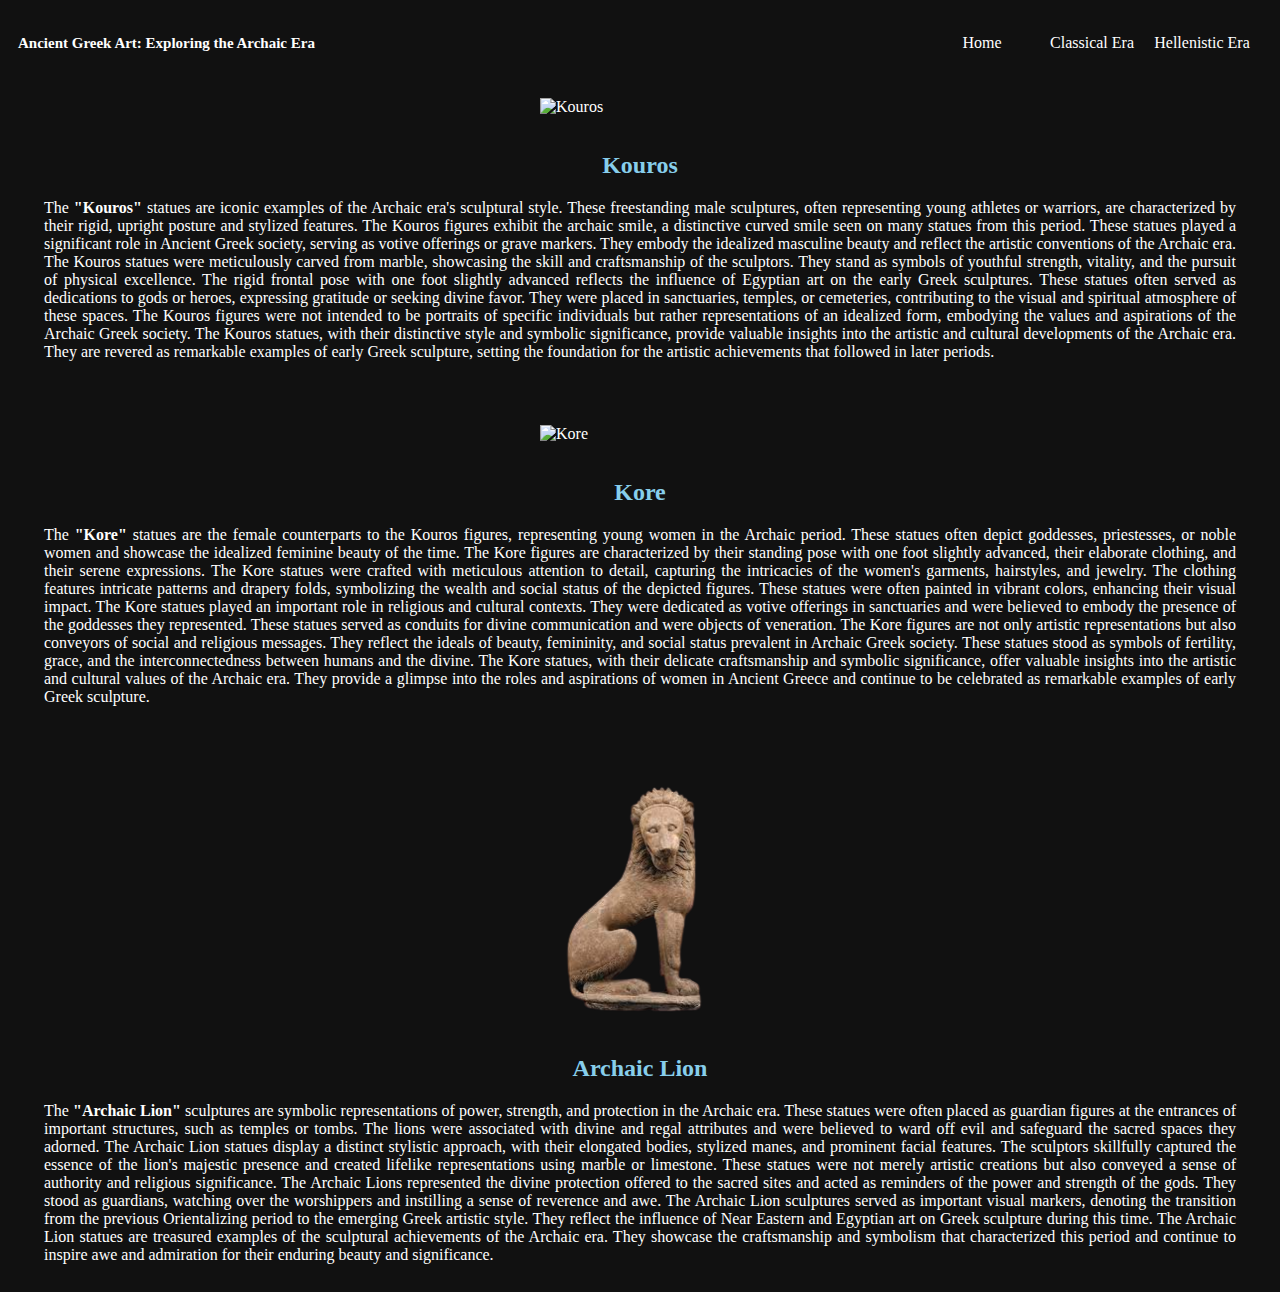
==== archaic.html @ 26b99276 "Initialize" ====
<!DOCTYPE html>
<html lang="en">

<head>
    <meta charset="UTF-8">
    <meta name="viewport" content="width=device-width, initial-scale=1.0">
    <link rel="stylesheet" href="base.css">
    <link rel="stylesheet" href="header.css">
    <link rel="icon" href="./images/aphrodite-removebg-preview.png" type="image/x-icon">
    <title>Archaic Era Sculptures</title>
</head>

<body>
    <header>
        <h3>Ancient Greek Art: Exploring the Archaic Era</h3>
        <nav>
            <ul>
                <li><a href="index.html">Home</a></li>
                <li><a href="classical.html">Classical Era</a></li>
                <li><a href="hellenistic.html">Hellenistic Era</a></li>
            </ul>
        </nav>
    </header>

    <main>
        <div class="sculpture">
            <img src="./images/kouros-removebg-preview.png" alt="Kouros">
            <div class="sculpture-details">
                <h2 class="sculpture-title">Kouros</h2>
                <p class="sculpture-description">
                    The <strong>"Kouros"</strong> statues are iconic examples of the Archaic era's sculptural style.
                    These freestanding male sculptures, often representing young athletes or warriors, are characterized
                    by their rigid, upright posture and stylized features. The Kouros figures exhibit the archaic smile,
                    a distinctive curved smile seen on many statues from this period. These statues played a significant
                    role in Ancient Greek society, serving as votive offerings or grave markers. They embody the
                    idealized masculine beauty and reflect the artistic conventions of the Archaic era.

                    The Kouros statues were meticulously carved from marble, showcasing the skill and craftsmanship of
                    the sculptors. They stand as symbols of youthful strength, vitality, and the pursuit of physical
                    excellence. The rigid frontal pose with one foot slightly advanced reflects the influence of
                    Egyptian art on the early Greek sculptures.

                    These statues often served as dedications to gods or heroes, expressing gratitude or seeking divine
                    favor. They were placed in sanctuaries, temples, or cemeteries, contributing to the visual and
                    spiritual atmosphere of these spaces. The Kouros figures were not intended to be portraits of
                    specific individuals but rather representations of an idealized form, embodying the values and
                    aspirations of the Archaic Greek society.

                    The Kouros statues, with their distinctive style and symbolic significance, provide valuable
                    insights into the artistic and cultural developments of the Archaic era. They are revered as
                    remarkable examples of early Greek sculpture, setting the foundation for the artistic achievements
                    that followed in later periods.
                </p>
            </div>
        </div>

        <div class="sculpture">
            <img src="./images/kore-removebg-preview.png" alt="Kore">
            <div class="sculpture-details">
                <h2 class="sculpture-title">Kore</h2>
                <p class="sculpture-description">
                    The <strong>"Kore"</strong> statues are the female counterparts to the Kouros figures, representing
                    young women in the Archaic period. These statues often depict goddesses, priestesses, or noble women
                    and showcase the idealized feminine beauty of the time. The Kore figures are characterized by their
                    standing pose with one foot slightly advanced, their elaborate clothing, and their serene
                    expressions.

                    The Kore statues were crafted with meticulous attention to detail, capturing the intricacies of the
                    women's garments, hairstyles, and jewelry. The clothing features intricate patterns and drapery
                    folds, symbolizing the wealth and social status of the depicted figures. These statues were often
                    painted in vibrant colors, enhancing their visual impact.

                    The Kore statues played an important role in religious and cultural contexts. They were dedicated as
                    votive offerings in sanctuaries and were believed to embody the presence of the goddesses they
                    represented. These statues served as conduits for divine communication and were objects of
                    veneration.

                    The Kore figures are not only artistic representations but also conveyors of social and religious
                    messages. They reflect the ideals of beauty, femininity, and social status prevalent in Archaic
                    Greek society. These statues stood as symbols of fertility, grace, and the interconnectedness
                    between humans and the divine.

                    The Kore statues, with their delicate craftsmanship and symbolic significance, offer valuable
                    insights into the artistic and cultural values of the Archaic era. They provide a glimpse into the
                    roles and aspirations of women in Ancient Greece and continue to be celebrated as remarkable
                    examples of early Greek sculpture.
                </p>
            </div>
        </div>

        <div class="sculpture">
            <img src="./images/Archaic_Lion-removebg-preview.png" alt="Archaic Lion">
            <div class="sculpture-details">
                <h2 class="sculpture-title">Archaic Lion</h2>
                <p class="sculpture-description">
                    The <strong>"Archaic Lion"</strong> sculptures are symbolic representations of power, strength, and
                    protection in the Archaic era. These statues were often placed as guardian figures at the entrances
                    of important structures, such as temples or tombs. The lions were associated with divine and regal
                    attributes and were believed to ward off evil and safeguard the sacred spaces they adorned.

                    The Archaic Lion statues display a distinct stylistic approach, with their elongated bodies,
                    stylized manes, and prominent facial features. The sculptors skillfully captured the essence of the
                    lion's majestic presence and created lifelike representations using marble or limestone.

                    These statues were not merely artistic creations but also conveyed a sense of authority and
                    religious significance. The Archaic Lions represented the divine protection offered to the sacred
                    sites and acted as reminders of the power and strength of the gods. They stood as guardians,
                    watching over the worshippers and instilling a sense of reverence and awe.

                    The Archaic Lion sculptures served as important visual markers, denoting the transition from the
                    previous Orientalizing period to the emerging Greek artistic style. They reflect the influence of
                    Near Eastern and Egyptian art on Greek sculpture during this time.

                    The Archaic Lion statues are treasured examples of the sculptural achievements of the Archaic era.
                    They showcase the craftsmanship and symbolism that characterized this period and continue to inspire
                    awe and admiration for their enduring beauty and significance.
                </p>
            </div>
        </div>

    </main>
</body>

</html>
---- base.css ----
body {
    background-color: #111;
    color: #fff;
}
header {
    display: flex;
    align-items: center;
    justify-content: space-between;
    margin: 0;
    padding: 10px;
}

header h3 {
    font-weight: bold;
    font-size: 15px;
    margin: 0;
}

main {
    display: flex;
    flex-direction: column;
    align-items: center;
    gap: 1.5em;
}

.sculpture {
    display: flex;
    flex-direction: column;
    align-items: center;
    padding: 20px;
    gap: 1em;
    transition: background-color 0.7s ease;
}

.sculpture img {
    width: 100%;
    max-width: 200px;
    height: auto;
    object-fit: contain;
    transition: transform 0.7s ease;
}

.sculpture-details {
    flex: 1;
    text-align: center;
}

.sculpture-title {
    color: skyblue;
}

.sculpture-description {
    margin: 0;
    padding: 0 1em;
    text-align: justify;
}

/* Change background color on hover */
.sculpture:hover {
    background-color: skyblue;
}

.sculpture:hover .sculpture-title {
    color: white;
}

.sculpture:hover .sculpture-description {
    color: black;
}

/* Add box shadow on hover */
.sculpture:hover {
    box-shadow: 0 0 10px rgba(255, 255, 255, 0.3);
}

/* Scale up the image on hover */
.sculpture img:hover {
    transform: scale(1.1);
}

/* Adjust the scroll bar styles */
body::-webkit-scrollbar {
    width: 8px;
    background-color: #222;
}

body::-webkit-scrollbar-thumb {
    background-color: skyblue;
    border-radius: 4px;
}

body::-webkit-scrollbar-track {
    background-color: #222;
}

/* Optional: Customize other scrollbar states */
body::-webkit-scrollbar-thumb:hover {
    background-color: #99c3e4;
}

body::-webkit-scrollbar-thumb:active {
    background-color: #4b8dbd;
}

/* Responsive Styles */
@media only screen and (max-width: 600px) {
    .sculpture img {
        max-width: 40%;
        object-fit: contain;
        height: auto;
    }
}
---- header.css ----
nav ul {
    list-style-type: none;
    margin: 0;
    padding: 0;
    display: flex;
    align-items: center;
}

nav ul li {
    margin-right: 10px;
}

nav ul li a {
    text-decoration: none;
    width: 100px;
    height: 50px;
    display: flex;
    align-items: center;
    justify-content: center;
    background-color: transparent;
    color: white;
    transition: all 0.3s ease;
}

nav ul li a:hover {
    background-color: skyblue;
    color: black;
}

/* Responsive Styles */
@media only screen and (max-width: 600px) {
    header {
        flex-direction: column;
    }

    nav ul {
        flex-direction: column;
        align-items: center;
    }

    nav ul li {
        margin-bottom: 10px;
    }
}
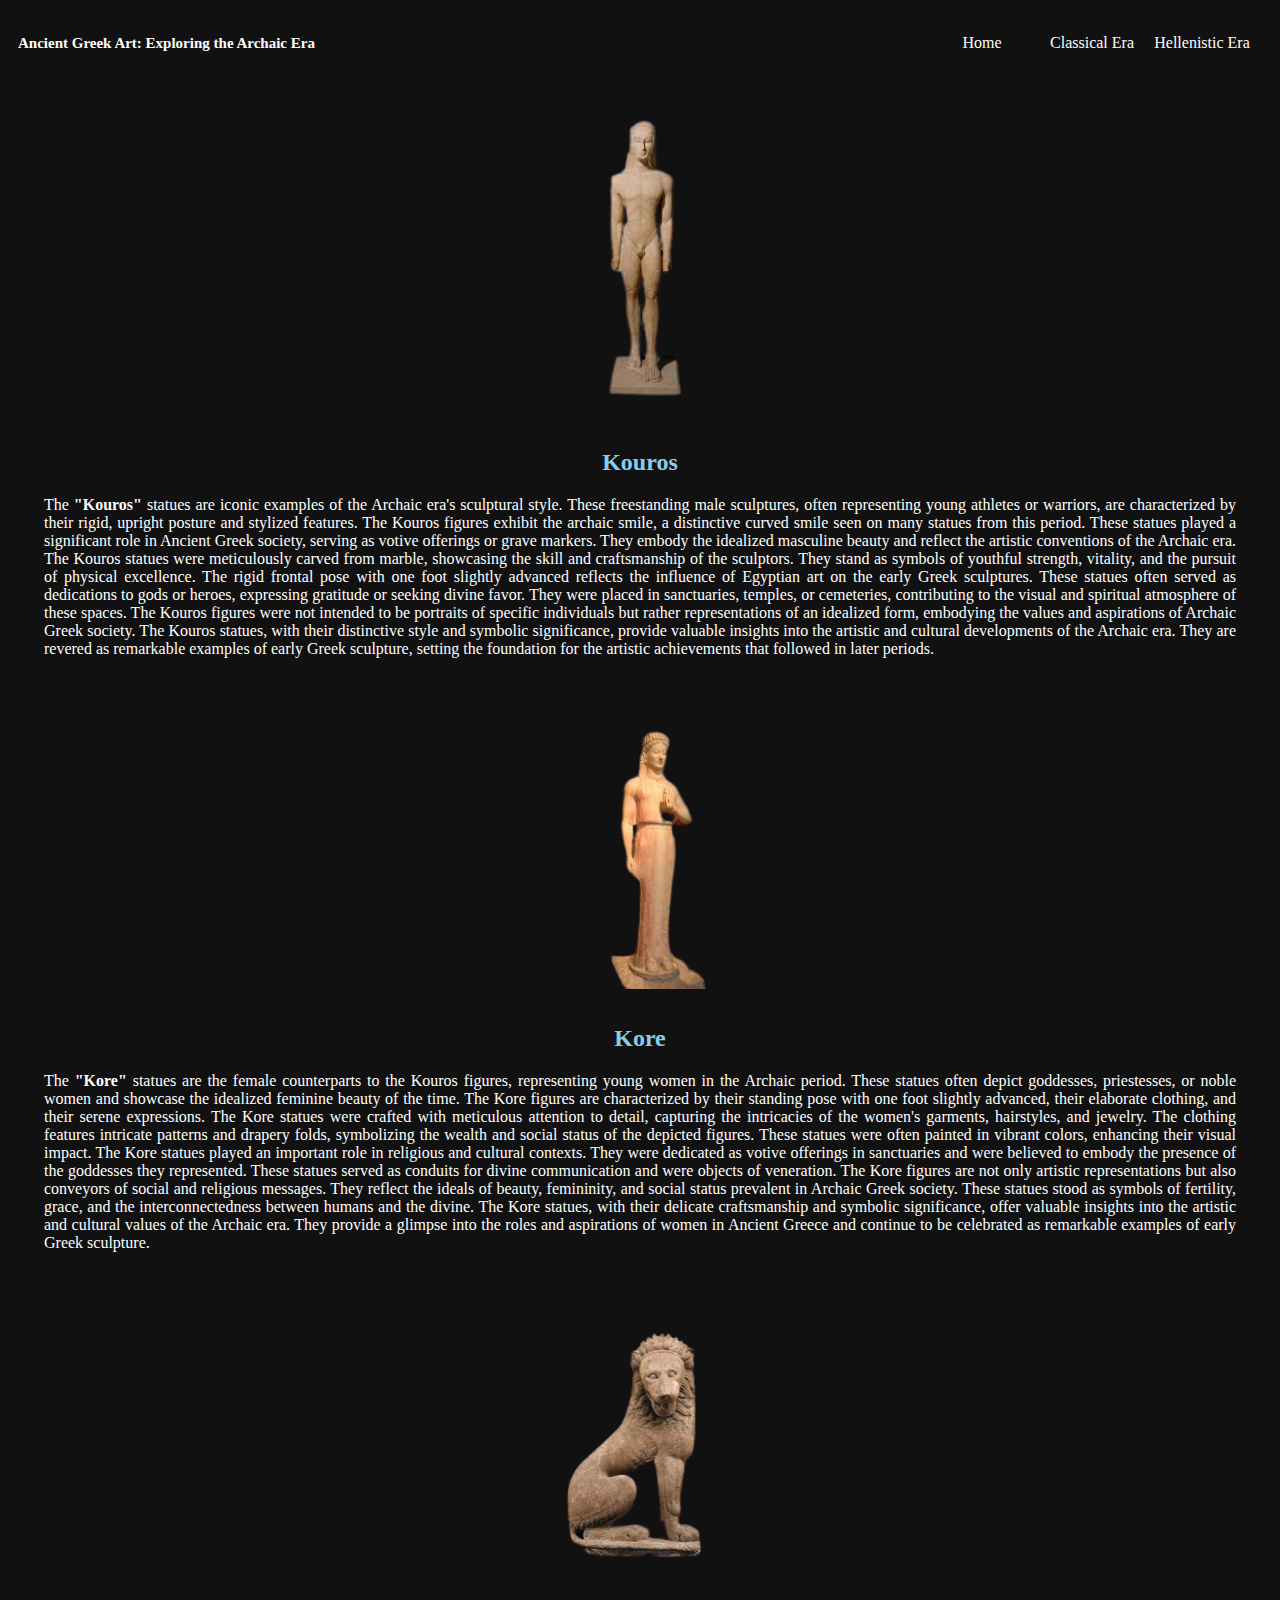
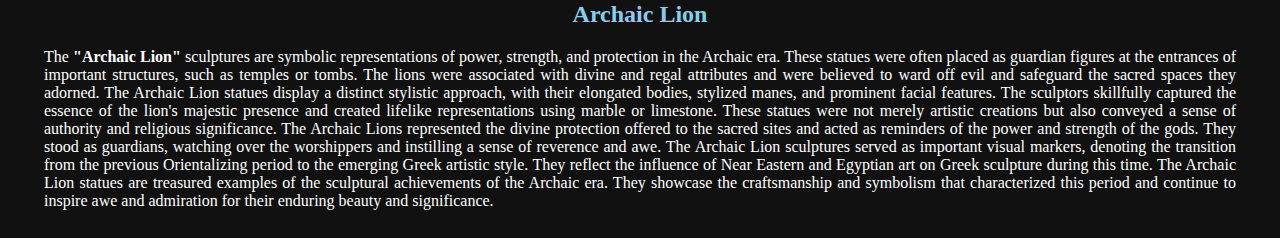
==== commit d5d9f13a: "Fixed pictures" ====
--- a/archaic.html
+++ b/archaic.html
@@ -24,7 +24,7 @@
 
     <main>
         <div class="sculpture">
-            <img src="./images/kouros-removebg-preview.png" alt="Kouros">
+            <img src="./images/Kouros-removebg-preview.png" alt="Kouros">
             <div class="sculpture-details">
                 <h2 class="sculpture-title">Kouros</h2>
                 <p class="sculpture-description">
@@ -44,7 +44,7 @@
                     favor. They were placed in sanctuaries, temples, or cemeteries, contributing to the visual and
                     spiritual atmosphere of these spaces. The Kouros figures were not intended to be portraits of
                     specific individuals but rather representations of an idealized form, embodying the values and
-                    aspirations of the Archaic Greek society.
+                    aspirations of Archaic Greek society.
 
                     The Kouros statues, with their distinctive style and symbolic significance, provide valuable
                     insights into the artistic and cultural developments of the Archaic era. They are revered as
@@ -55,7 +55,7 @@
         </div>
 
         <div class="sculpture">
-            <img src="./images/kore-removebg-preview.png" alt="Kore">
+            <img src="./images/Kore-removebg-preview.png" alt="Kore">
             <div class="sculpture-details">
                 <h2 class="sculpture-title">Kore</h2>
                 <p class="sculpture-description">
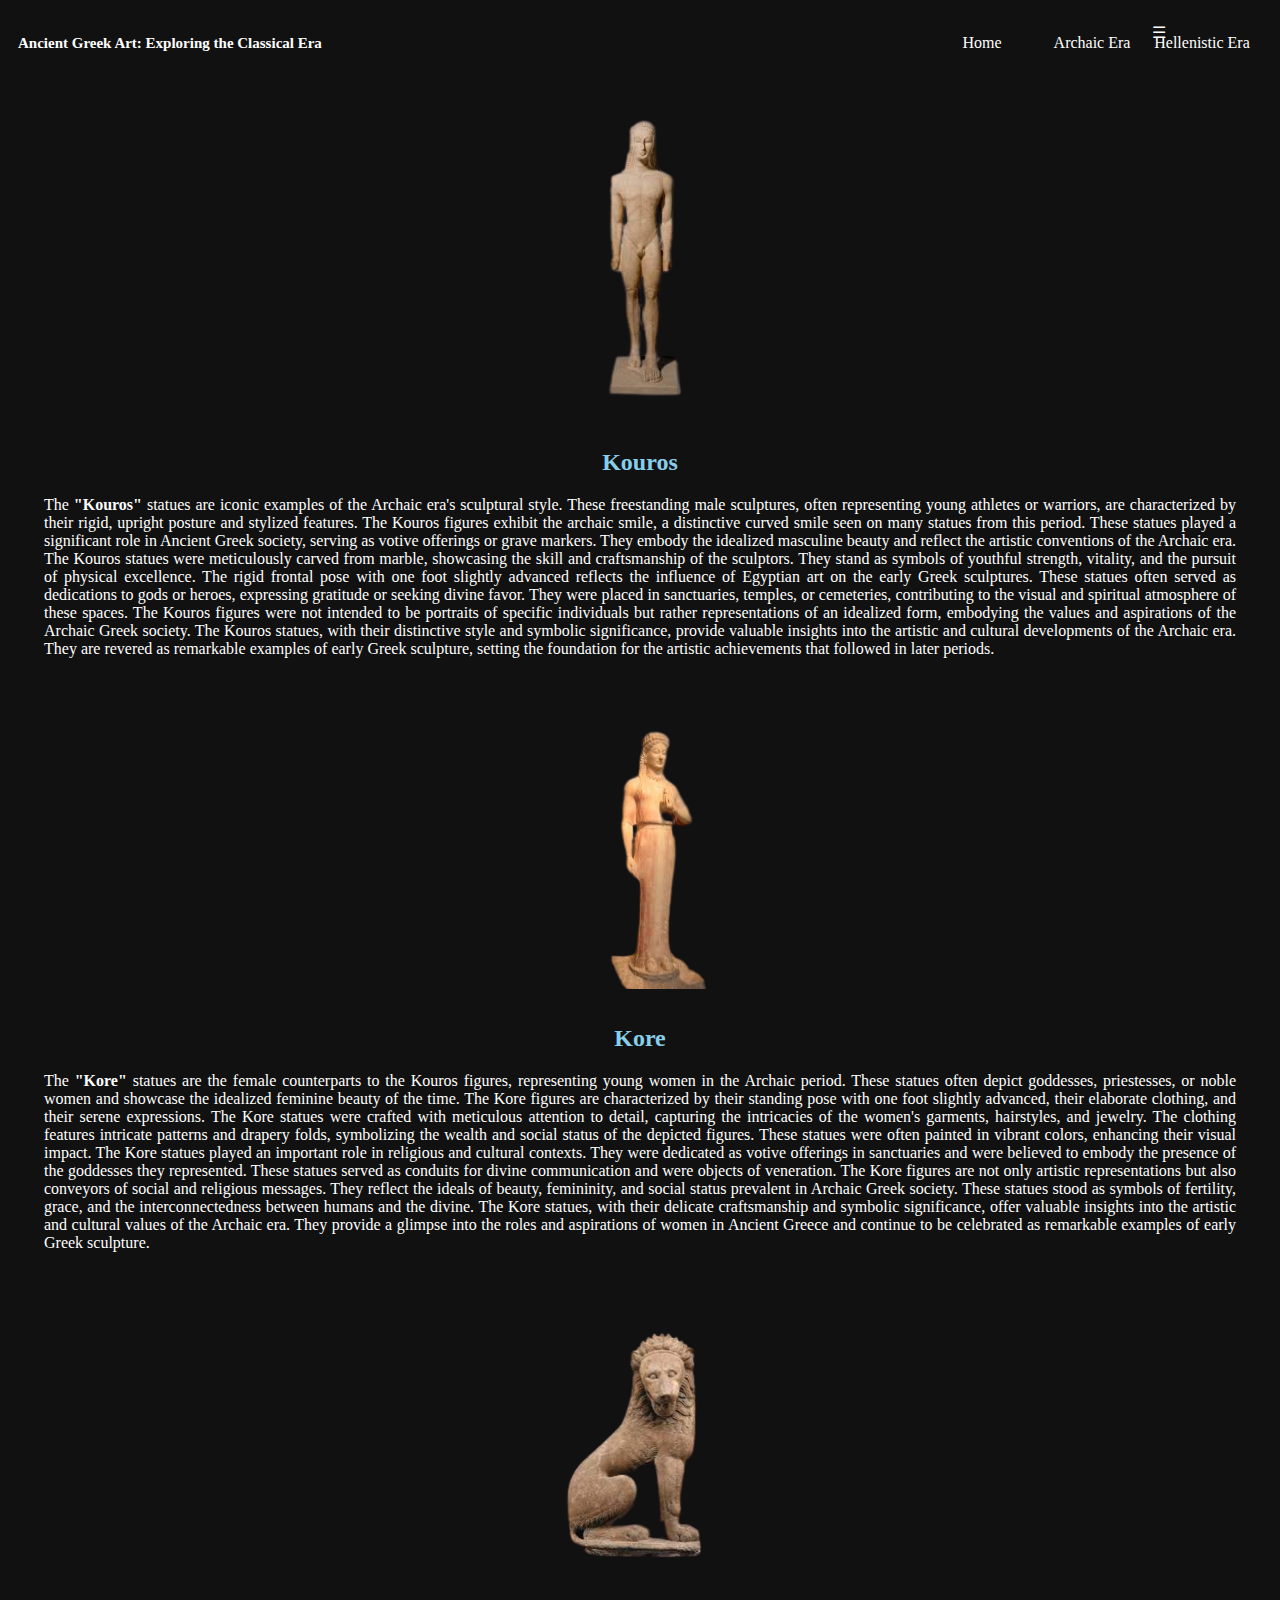
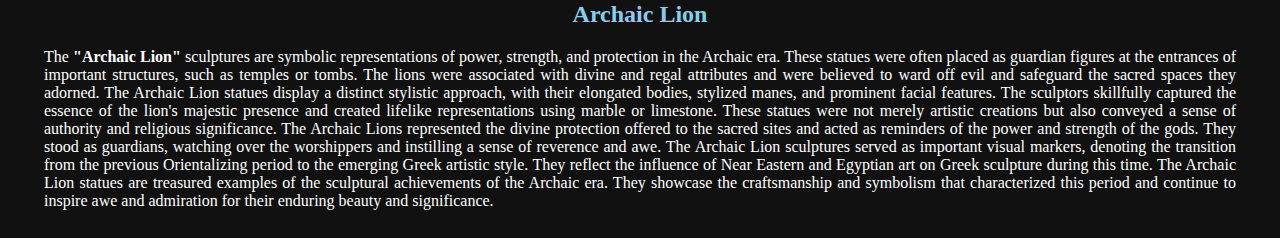
==== commit 63390f3e: "Update archaic.html" ====
--- a/archaic.html
+++ b/archaic.html
@@ -6,21 +6,23 @@
     <meta name="viewport" content="width=device-width, initial-scale=1.0">
     <link rel="stylesheet" href="base.css">
     <link rel="stylesheet" href="header.css">
-    <link rel="icon" href="./images/aphrodite-removebg-preview.png" type="image/x-icon">
     <title>Archaic Era Sculptures</title>
 </head>
 
 <body>
     <header>
-        <h3>Ancient Greek Art: Exploring the Archaic Era</h3>
-        <nav>
-            <ul>
-                <li><a href="index.html">Home</a></li>
-                <li><a href="classical.html">Classical Era</a></li>
-                <li><a href="hellenistic.html">Hellenistic Era</a></li>
-            </ul>
+        <h3>Ancient Greek Art: Exploring the Classical Era</h3>
+        <nav class="navbar">
+          <div class="hamburger">
+            <span>☰</span>
+          </div>
+          <ul class="nav">
+            <li><a href="index.html">Home</a></li>
+            <li><a href="archaic.html">Archaic Era</a></li>
+            <li><a href="hellenistic.html">Hellenistic Era</a></li>
+          </ul>
         </nav>
-    </header>
+      </header>
 
     <main>
         <div class="sculpture">
@@ -44,7 +46,7 @@
                     favor. They were placed in sanctuaries, temples, or cemeteries, contributing to the visual and
                     spiritual atmosphere of these spaces. The Kouros figures were not intended to be portraits of
                     specific individuals but rather representations of an idealized form, embodying the values and
-                    aspirations of Archaic Greek society.
+                    aspirations of the Archaic Greek society.
 
                     The Kouros statues, with their distinctive style and symbolic significance, provide valuable
                     insights into the artistic and cultural developments of the Archaic era. They are revered as
--- a/header.css
+++ b/header.css
@@ -1,3 +1,4 @@
+
 nav ul {
     list-style-type: none;
     margin: 0;
@@ -5,6 +6,20 @@
     display: flex;
     align-items: center;
 }
+
+.hamburger{
+    position: absolute;
+    text-align: center;
+    z-index: 5;
+    left: 90%;
+    top: 2.5%;
+}
+
+.hamburger:hover{
+    color:black;
+    background-color: skyblue;
+}
+
 
 nav ul li {
     margin-right: 10px;
@@ -29,11 +44,10 @@
 
 /* Responsive Styles */
 @media only screen and (max-width: 600px) {
-    header {
-        flex-direction: column;
-    }
 
     nav ul {
+        font-size: 35px;
+
         flex-direction: column;
         align-items: center;
     }
@@ -41,4 +55,8 @@
     nav ul li {
         margin-bottom: 10px;
     }
+
+    nav ul li a{
+        width: 200px;
+    }
 }
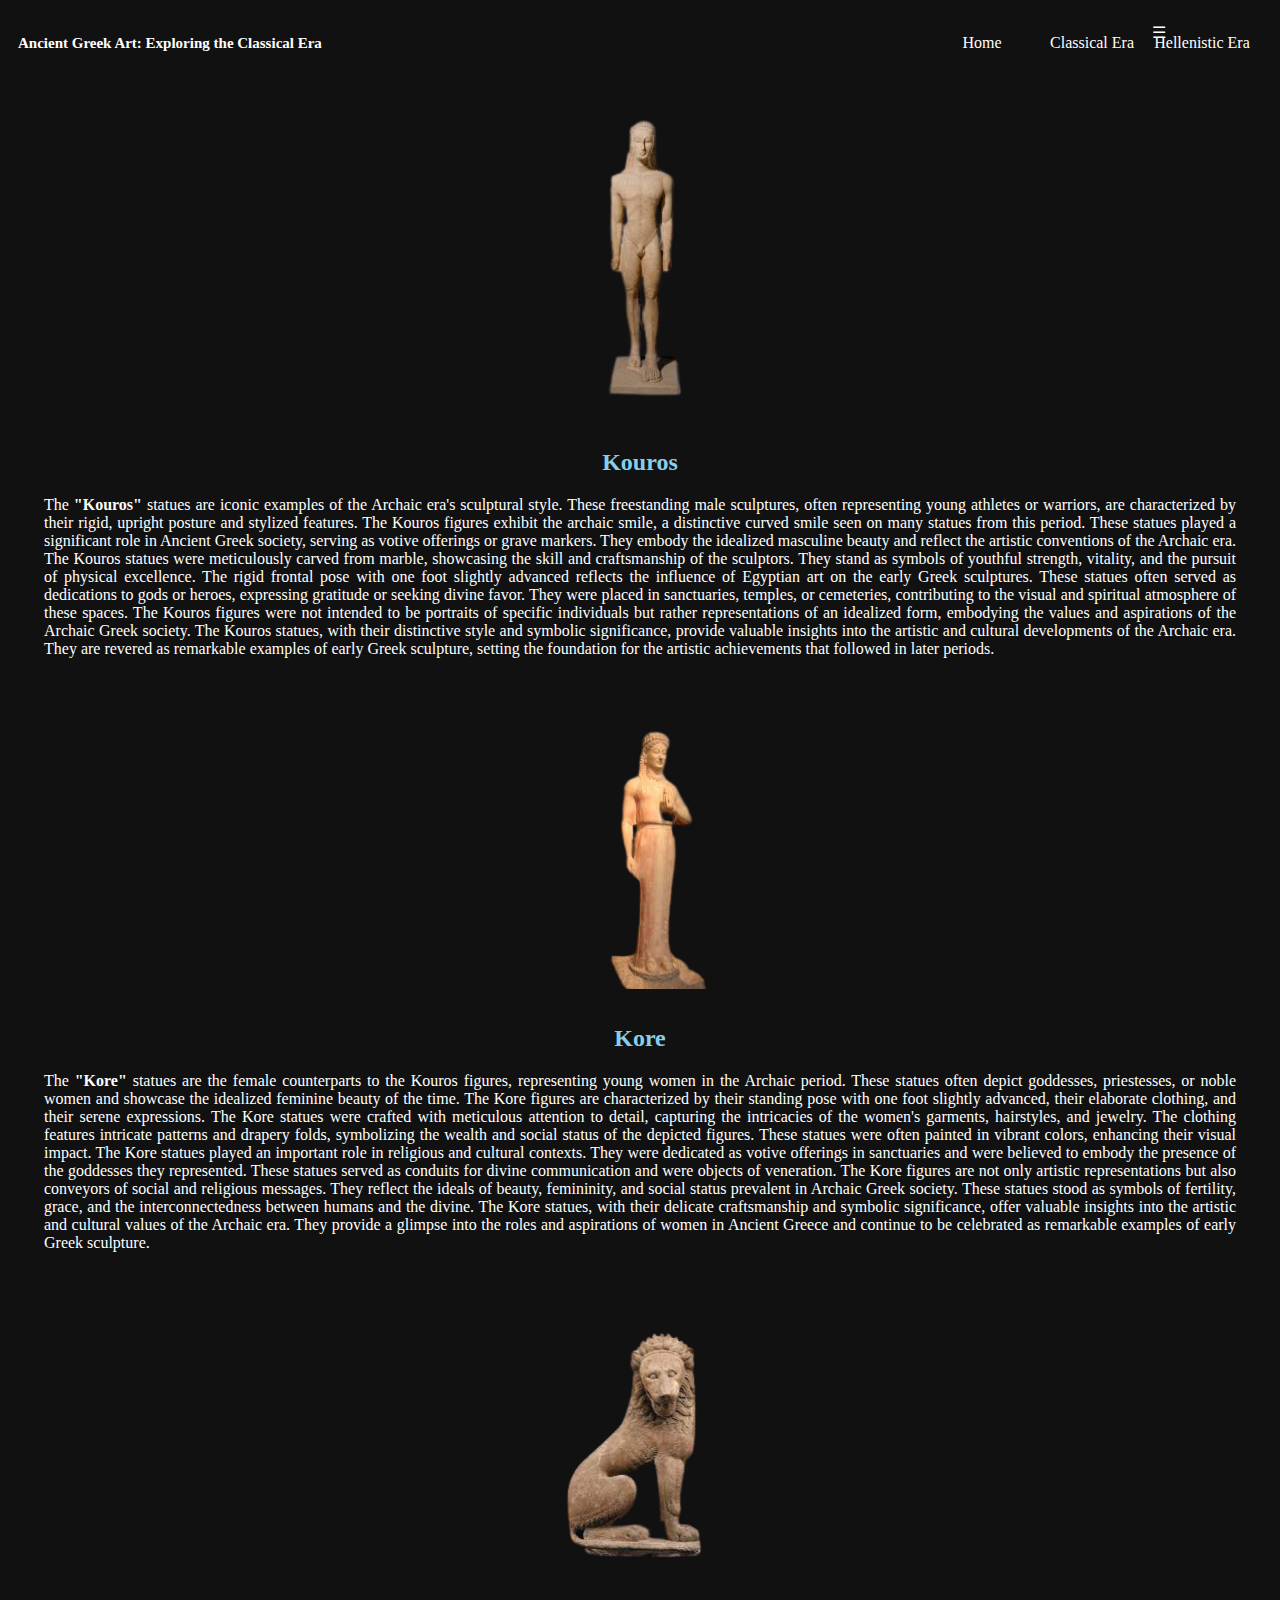
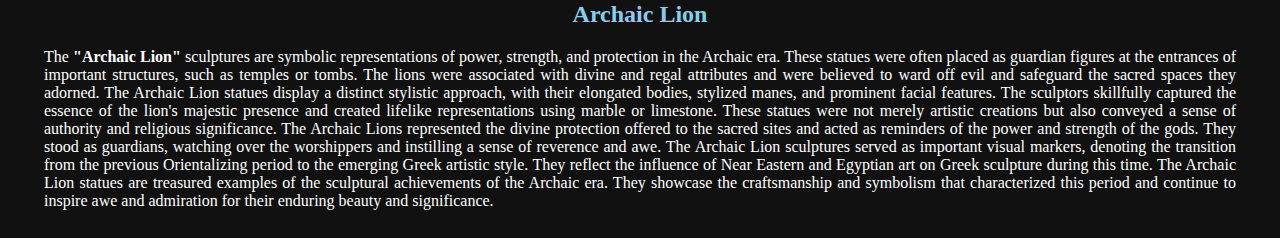
==== commit 623c951e: "Update archaic.html" ====
--- a/archaic.html
+++ b/archaic.html
@@ -18,7 +18,7 @@
           </div>
           <ul class="nav">
             <li><a href="index.html">Home</a></li>
-            <li><a href="archaic.html">Archaic Era</a></li>
+            <li><a href="classical.html">Classical Era</a></li>
             <li><a href="hellenistic.html">Hellenistic Era</a></li>
           </ul>
         </nav>
@@ -121,6 +121,8 @@
         </div>
 
     </main>
+
+    <script src="base.js"></script>
 </body>
 
 </html>
--- a/base.css
+++ b/base.css
@@ -15,6 +15,16 @@
     font-size: 15px;
     margin: 0;
 }
+
+.hamburger{
+    text-align: center;
+}
+
+.hamburger:hover{
+    background-color: skyblue;
+    color: black;
+}
+
 
 main {
     display: flex;
@@ -101,12 +111,3 @@
 body::-webkit-scrollbar-thumb:active {
     background-color: #4b8dbd;
 }
-
-/* Responsive Styles */
-@media only screen and (max-width: 600px) {
-    .sculpture img {
-        max-width: 40%;
-        object-fit: contain;
-        height: auto;
-    }
-}
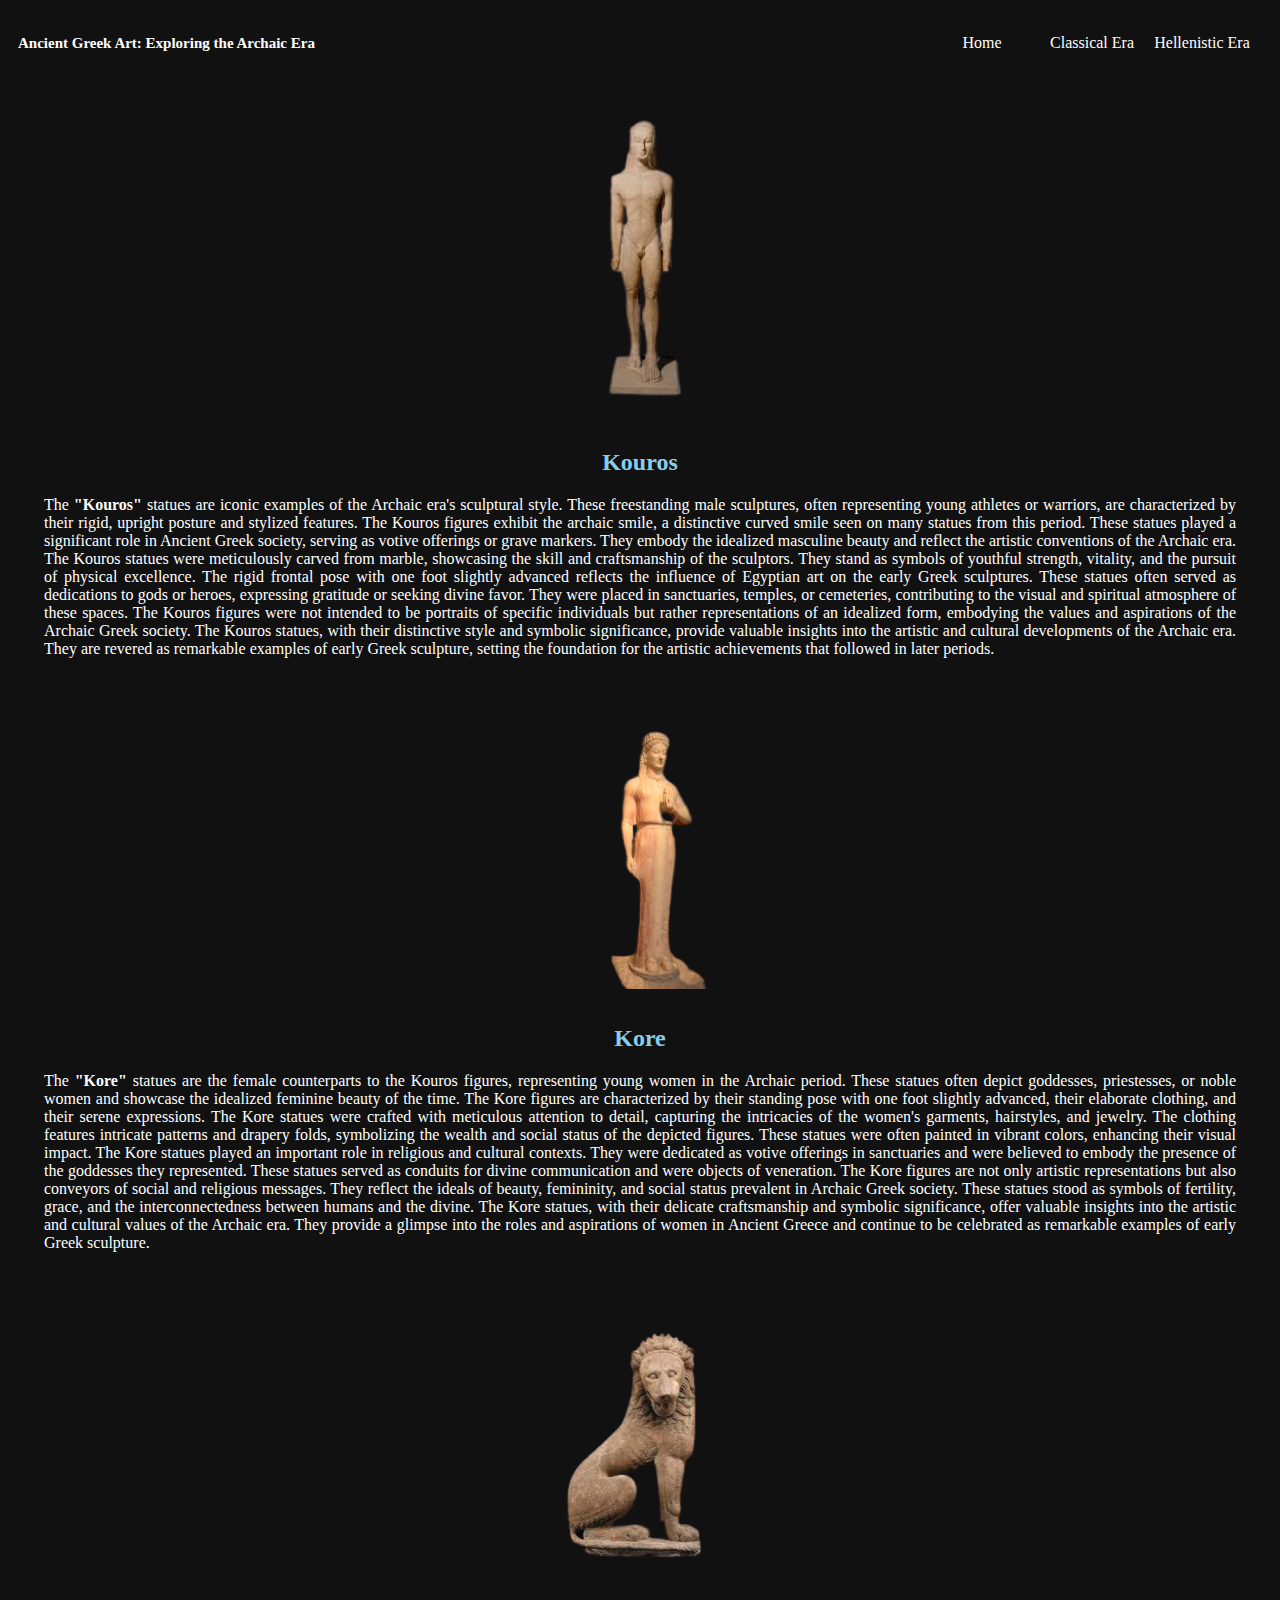
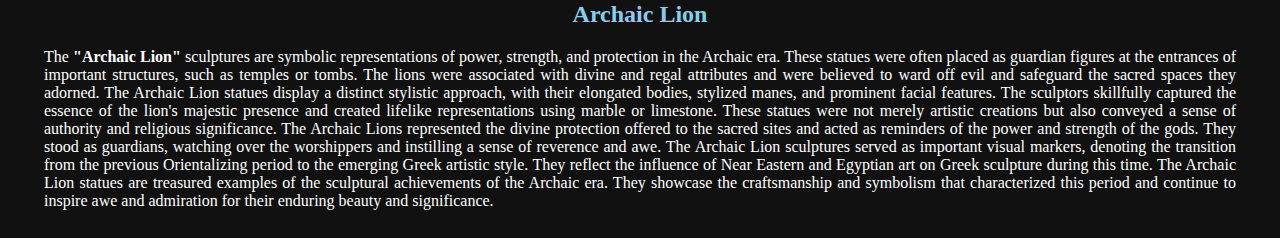
==== commit e016e769: "Update archaic.html" ====
--- a/archaic.html
+++ b/archaic.html
@@ -11,7 +11,7 @@
 
 <body>
     <header>
-        <h3>Ancient Greek Art: Exploring the Classical Era</h3>
+        <h3>Ancient Greek Art: Exploring the Archaic Era</h3>
         <nav class="navbar">
           <div class="hamburger">
             <span>☰</span>
--- a/base.css
+++ b/base.css
@@ -17,6 +17,7 @@
 }
 
 .hamburger{
+    visibility: hidden;
     text-align: center;
 }
 
